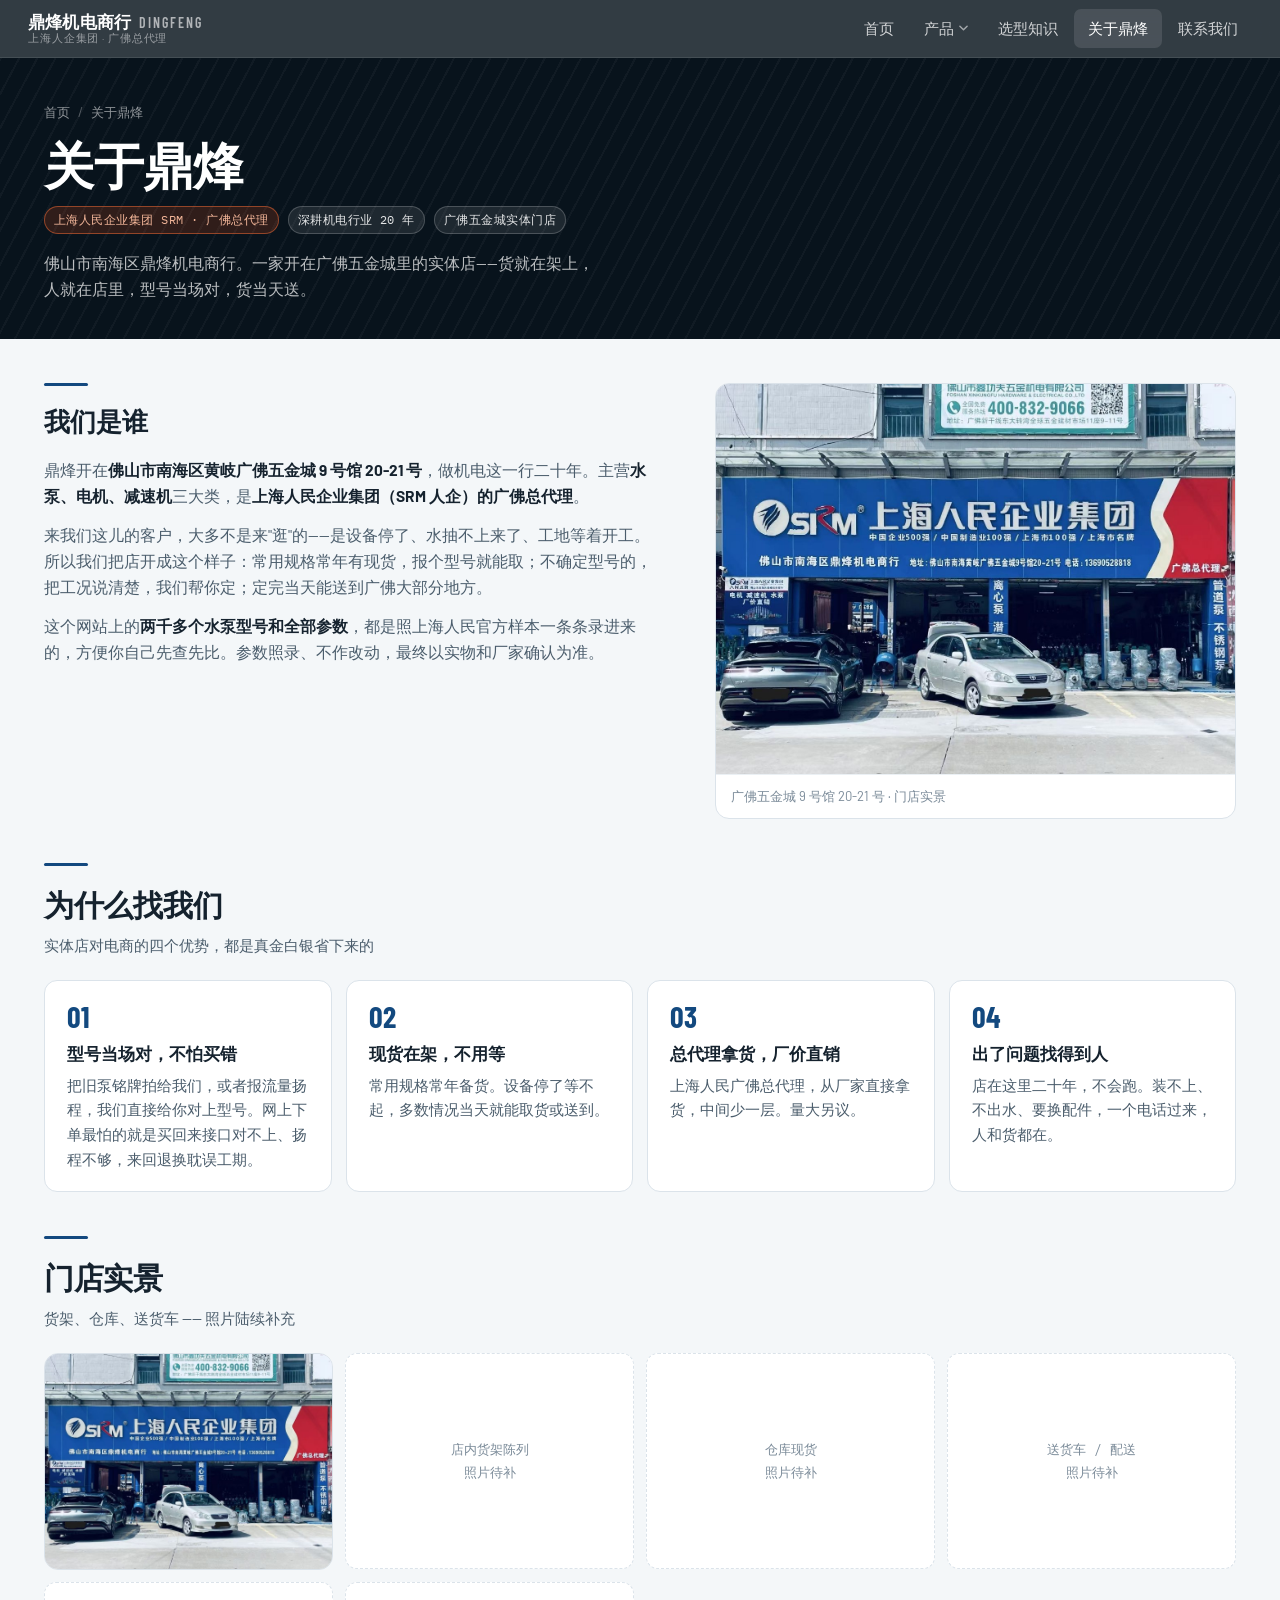
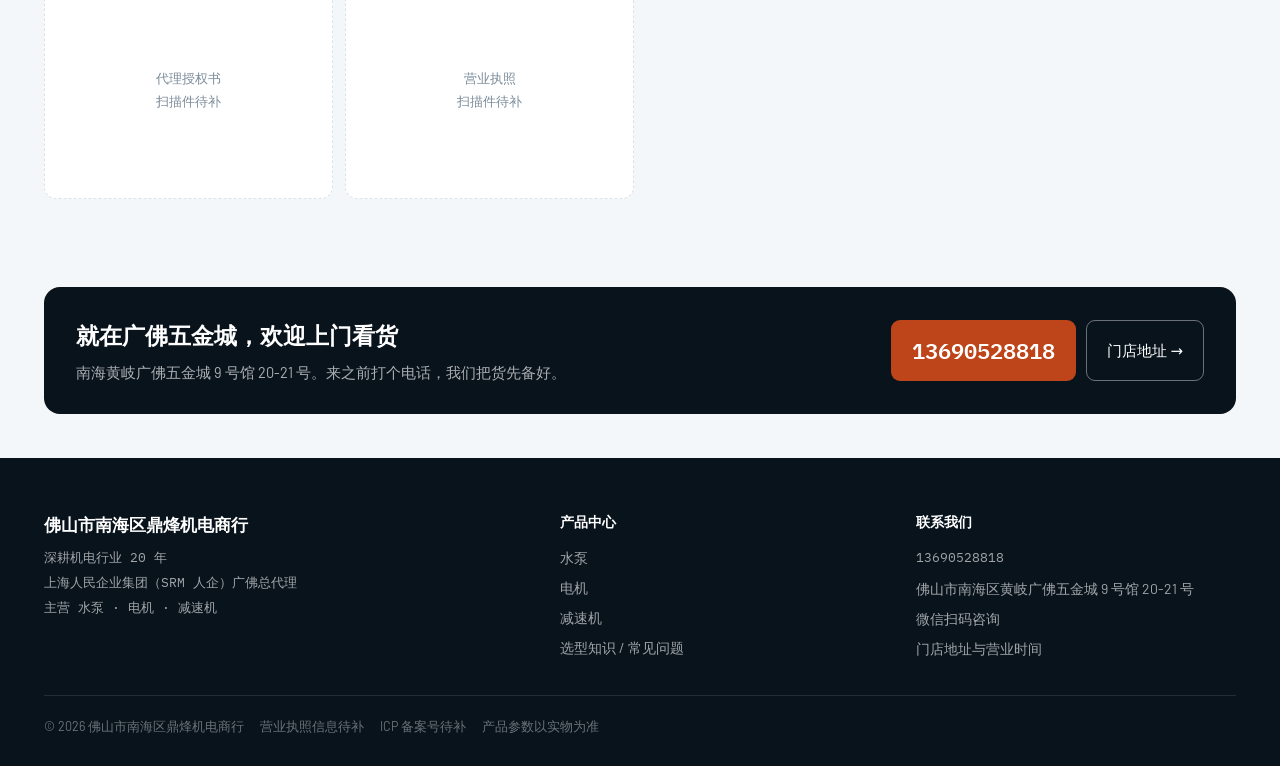
==== about.html @ 192541ba "鼎烽机电商行官网 · 首版 纯静态站点，无构建步骤、无框架、无后端。  页面 - 首页：4 屏整页翻页（门头 / 斜切三分类 / 主推系列 / 联系方式），   斜切分类支持悬停挤压，手机端转为横向斜" ====
<!doctype html>
<html lang="zh-CN">
<head>
<meta charset="utf-8">
<meta name="viewport" content="width=device-width,initial-scale=1">
<title>关于鼎烽 · 佛山南海机电商行 20 年 · 上海人民广佛总代理</title>
<meta name="description" content="佛山市南海区鼎烽机电商行，位于黄岐广佛五金城9号馆20-21号，深耕机电行业20年，上海人民企业集团（SRM人企）广佛总代理，主营水泵、电机、减速机，厂价直销、送货上门。">
<link rel="preconnect" href="https://fonts.googleapis.com">
<link rel="preconnect" href="https://fonts.gstatic.com" crossorigin>
<link rel="stylesheet" href="https://fonts.googleapis.com/css2?family=Barlow+Condensed:wght@600;700&family=Barlow:wght@400;500;600;700&family=IBM+Plex+Mono:wght@400;500;600&display=swap">
<link rel="stylesheet" href="assets/css/site.css">
<link rel="stylesheet" href="assets/css/product.css">
<style>
.storyimg{border-radius:14px;overflow:hidden;border:1px solid var(--line);background:var(--card)}
.storyimg img{width:100%;height:auto;display:block}
.storyimg figcaption{padding:11px 15px;font-size:13px;color:var(--ink-3);border-top:1px solid var(--line-2)}
.two{display:grid;grid-template-columns:1.1fr .9fr;gap:34px;align-items:start}
.adv{display:grid;grid-template-columns:repeat(auto-fit,minmax(250px,1fr));gap:14px}
.advc{background:var(--card);border:1px solid var(--line);border-radius:13px;padding:20px 22px}
.advc .no{font-family:var(--cond);font-size:30px;font-weight:700;color:var(--blue-ink);line-height:1}
.advc h3{font-size:17px;font-weight:600;margin:8px 0 6px}
.advc p{margin:0;font-size:14.5px;color:var(--ink-2);line-height:1.7}
.gallery{display:grid;grid-template-columns:repeat(auto-fill,minmax(230px,1fr));gap:12px}
.ph-slot{aspect-ratio:4/3;border:1px dashed var(--line);border-radius:12px;background:var(--card);
  display:grid;place-items:center;text-align:center;padding:18px;color:var(--ink-3);font-size:13px;
  line-height:1.8;font-family:var(--mono)}
@media (max-width:860px){.two{grid-template-columns:1fr;gap:22px}}
</style>
</head>
<body class="page">
<header class="phead">
  <div class="wrap">
    <div class="crumb"><a href="index.html">首页</a><i>/</i>关于鼎烽</div>
    <h1>关于鼎烽</h1>
    <div class="ptag">
      <span class="chip rust">上海人民企业集团 SRM · 广佛总代理</span>
      <span class="chip">深耕机电行业 20 年</span>
      <span class="chip">广佛五金城实体门店</span>
    </div>
    <p class="plede">佛山市南海区鼎烽机电商行。一家开在广佛五金城里的实体店——货就在架上，人就在店里，型号当场对，货当天送。</p>
  </div>
</header>

<div class="wrap">
  <section class="sect">
    <div class="two">
      <div>
        <div class="rule"></div>
        <h2 style="font-size:26px;font-weight:600;margin-bottom:14px">我们是谁</h2>
        <div class="prose">
          <p>鼎烽开在<strong>佛山市南海区黄岐广佛五金城 9 号馆 20-21 号</strong>，做机电这一行二十年。主营<strong>水泵、电机、减速机</strong>三大类，是<strong>上海人民企业集团（SRM 人企）的广佛总代理</strong>。</p>
          <p>来我们这儿的客户，大多不是来"逛"的——是设备停了、水抽不上来了、工地等着开工。所以我们把店开成这个样子：常用规格常年有现货，报个型号就能取；不确定型号的，把工况说清楚，我们帮你定；定完当天能送到广佛大部分地方。</p>
          <p>这个网站上的<strong>两千多个水泵型号和全部参数</strong>，都是照上海人民官方样本一条条录进来的，方便你自己先查先比。参数照录、不作改动，最终以实物和厂家确认为准。</p>
        </div>
      </div>
      <figure class="storyimg" style="margin:0">
        <img src="assets/store/front.jpg" alt="佛山市南海区鼎烽机电商行门店外观">
        <figcaption>广佛五金城 9 号馆 20-21 号 · 门店实景</figcaption>
      </figure>
    </div>
  </section>

  <section class="sect" style="padding-top:0">
    <div class="sec-h"><div><div class="rule"></div><h2>为什么找我们</h2>
      <div class="sub">实体店对电商的四个优势，都是真金白银省下来的</div></div></div>
    <div class="adv">
      <div class="advc"><div class="no">01</div><h3>型号当场对，不怕买错</h3>
        <p>把旧泵铭牌拍给我们，或者报流量扬程，我们直接给你对上型号。网上下单最怕的就是买回来接口对不上、扬程不够，来回退换耽误工期。</p></div>
      <div class="advc"><div class="no">02</div><h3>现货在架，不用等</h3>
        <p>常用规格常年备货。设备停了等不起，多数情况当天就能取货或送到。</p></div>
      <div class="advc"><div class="no">03</div><h3>总代理拿货，厂价直销</h3>
        <p>上海人民广佛总代理，从厂家直接拿货，中间少一层。量大另议。</p></div>
      <div class="advc"><div class="no">04</div><h3>出了问题找得到人</h3>
        <p>店在这里二十年，不会跑。装不上、不出水、要换配件，一个电话过来，人和货都在。</p></div>
    </div>
  </section>

  <section class="sect" style="padding-top:0">
    <div class="sec-h"><div><div class="rule"></div><h2>门店实景</h2>
      <div class="sub">货架、仓库、送货车 —— 照片陆续补充</div></div></div>
    <div class="gallery">
      <figure class="storyimg" style="margin:0"><img src="assets/store/front.jpg" alt="鼎烽机电商行门头"></figure>
      <div class="ph-slot">店内货架陈列<br>照片待补</div>
      <div class="ph-slot">仓库现货<br>照片待补</div>
      <div class="ph-slot">送货车 / 配送<br>照片待补</div>
      <div class="ph-slot">代理授权书<br>扫描件待补</div>
      <div class="ph-slot">营业执照<br>扫描件待补</div>
    </div>
  </section>

  <div class="cta">
    <div class="t"><h3>就在广佛五金城，欢迎上门看货</h3>
      <p>南海黄岐广佛五金城 9 号馆 20-21 号。来之前打个电话，我们把货先备好。</p></div>
    <div class="acts">
      <a class="tel btn btn-p" href="tel:13690528818">13690528818</a>
      <a class="btn btn-s" href="contact.html">门店地址 →</a>
    </div>
  </div>
</div>
<script src="assets/js/site.js"></script>
<script>DF.init('关于鼎烽'); DF.foot();</script>
</body>
</html>
---- assets/css/site.css ----
/* 鼎烽机电商行 · 共用设计系统 ------------------------------------------ */
:root{
  /* 工业金属 + 门头深蓝 */
  --void:#08131C; --steel:#0F2637; --steel-2:#1A3B55; --steel-3:#27526F;
  --blue:#3A81C4;            /* 深底上的钢蓝 */
  --blue-ink:#13497F;        /* 浅底上的钢蓝 */
  --blue-wash:#E9F0F8;
  --rust:#BE4419;            /* 警示橙 · CTA / 总代理章 */
  --rust-ink:#A83A12;
  --paper:#F4F7F9; --card:#FFFFFF;
  --line:#DBE3EA; --line-2:#EBF0F4;
  --ink:#15222E; --ink-2:#4B5D6C; --ink-3:#7B8B99;
  --ok:#1D6B4B;
  --shadow-1:0 1px 2px rgba(12,32,48,.07),0 3px 10px rgba(12,32,48,.05);
  --shadow-2:0 2px 6px rgba(12,32,48,.09),0 14px 40px rgba(12,32,48,.11);
  --sans:"Barlow","PingFang SC","Hiragino Sans GB","Microsoft YaHei",system-ui,sans-serif;
  --cond:"Barlow Condensed","PingFang SC","Hiragino Sans GB","Microsoft YaHei",sans-serif;
  --mono:"IBM Plex Mono","PingFang SC","Microsoft YaHei",ui-monospace,monospace;
  --nav-h:58px;
}
*{box-sizing:border-box}
html{-webkit-text-size-adjust:100%}
body{margin:0;background:var(--paper);color:var(--ink);font-family:var(--sans);
  font-size:16px;line-height:1.65;overflow-x:hidden}
img{max-width:100%;display:block}
a{color:inherit}
:focus-visible{outline:2px solid var(--blue);outline-offset:2px;border-radius:3px}
@media (prefers-reduced-motion:reduce){*{animation:none!important;transition:none!important}}

.wrap{max-width:1240px;margin:0 auto;padding:0 24px}
.mono{font-family:var(--mono);font-variant-numeric:tabular-nums}
.cond{font-family:var(--cond)}
.eyebrow{font-family:var(--mono);font-size:11.5px;letter-spacing:.16em;text-transform:uppercase;
  color:var(--ink-3);margin:0 0 12px}
h1,h2,h3{text-wrap:balance;margin:0}

/* 顶栏 ---------------------------------------------------------------- */
.nav{position:fixed;inset:0 0 auto;height:var(--nav-h);z-index:100;display:flex;align-items:center;
  gap:20px;padding:0 28px;background:rgba(8,19,28,.82);backdrop-filter:blur(14px);
  border-bottom:1px solid rgba(255,255,255,.09);color:#fff}
.nav.solid{background:var(--void)}

.brand{display:flex;flex-direction:column;justify-content:center;gap:1px;
  text-decoration:none;color:#fff;flex-shrink:0;line-height:1.15}
.brand .bname{font-weight:600;font-size:17px;letter-spacing:.01em;white-space:nowrap}
.brand .bname i{font-style:normal;font-family:var(--cond);font-weight:600;font-size:.82em;
  letter-spacing:.14em;color:rgba(255,255,255,.62);margin-left:8px}
.brand .bsub{font-size:11px;color:rgba(255,255,255,.5);letter-spacing:.08em;white-space:nowrap}

.nlinks{display:flex;gap:2px;margin-left:auto;align-items:center}
.nlinks>a,.ndtrig{display:flex;align-items:center;gap:5px;text-decoration:none;
  color:rgba(255,255,255,.78);font:inherit;font-size:14.5px;padding:8px 14px;border:0;
  background:none;border-radius:7px;white-space:nowrap;cursor:pointer;
  transition:background .15s,color .15s}
.nlinks>a:hover,.ndtrig:hover,
.nlinks>a[aria-current],.ndtrig[aria-current]{color:#fff;background:rgba(255,255,255,.11)}
.ndtrig svg{width:9px;height:6px;opacity:.7;transition:transform .18s}

/* 产品下拉 */
.ndrop{position:relative}
.nmenu{position:absolute;top:calc(100% + 9px);left:50%;transform:translate(-50%,-6px);
  min-width:148px;padding:6px;background:#0E202E;border:1px solid rgba(255,255,255,.13);
  border-radius:10px;box-shadow:0 18px 40px rgba(0,0,0,.45);
  display:grid;gap:2px;opacity:0;visibility:hidden;transition:opacity .16s,transform .16s,visibility .16s}
.nmenu::before{content:"";position:absolute;bottom:100%;left:0;right:0;height:11px}
.nmenu a{text-decoration:none;color:rgba(255,255,255,.78);font-size:14.5px;padding:8px 13px;
  border-radius:7px;white-space:nowrap;transition:background .15s,color .15s}
.nmenu a:hover,.nmenu a[aria-current]{color:#fff;background:rgba(255,255,255,.12)}
.ndrop:hover .nmenu,.ndrop.open .nmenu{opacity:1;visibility:visible;transform:translate(-50%,0)}
.ndrop:hover .ndtrig svg,.ndrop.open .ndtrig svg{transform:rotate(180deg)}
.ndrop:hover .ndtrig,.ndrop.open .ndtrig{color:#fff;background:rgba(255,255,255,.11)}

.nburger{display:none;margin-left:auto;background:none;border:1px solid rgba(255,255,255,.25);
  color:#fff;border-radius:7px;width:38px;height:34px;cursor:pointer;font-size:16px;line-height:1}
@media (max-width:980px){
  .nav{padding:0 18px}
  .nlinks{position:fixed;top:var(--nav-h);left:0;right:0;flex-direction:column;gap:0;
    align-items:stretch;background:var(--void);border-bottom:1px solid rgba(255,255,255,.1);
    padding:8px;display:none;max-height:calc(100svh - var(--nav-h));overflow:auto}
  .nlinks.open{display:flex}
  .nlinks>a,.ndtrig{padding:12px 14px;border-radius:8px}
  .ndtrig{width:100%;justify-content:space-between}
  .nmenu{position:static;transform:none;opacity:1;visibility:visible;min-width:0;
    padding:0 0 4px 14px;background:none;border:0;box-shadow:none;
    border-left:1px solid rgba(255,255,255,.14);margin:0 0 4px 14px}
  .ndrop:hover .nmenu{transform:none}
  .ndtrig svg{display:none}
  .nburger{display:block}
  .brand .bsub{display:none}
  .brand .bname i{display:none}
}

/* 通用零件 ------------------------------------------------------------ */
.chip{display:inline-flex;align-items:center;gap:6px;font-size:12px;font-family:var(--mono);
  letter-spacing:.04em;padding:3px 9px;border-radius:999px;border:1px solid var(--line);
  color:var(--ink-2);background:var(--card);white-space:nowrap}
.chip.rust{border-color:var(--rust);color:var(--rust-ink);background:#FBEDE7}
.chip.blue{border-color:#B9CFE6;color:var(--blue-ink);background:var(--blue-wash)}
.chip.soon{border-color:#D9C48F;color:#8A6A18;background:#FBF4E0}

.btn{display:inline-flex;align-items:center;gap:8px;font:inherit;font-size:15px;font-weight:500;
  text-decoration:none;border:1px solid transparent;border-radius:9px;padding:11px 20px;cursor:pointer;
  transition:transform .12s,background .15s,border-color .15s}
.btn:active{transform:translateY(1px)}
.btn-p{background:var(--rust);color:#fff}
.btn-p:hover{background:#D24E1E}
.btn-s{background:transparent;color:#fff;border-color:rgba(255,255,255,.4)}
.btn-s:hover{border-color:#fff;background:rgba(255,255,255,.1)}
.btn-g{background:var(--card);color:var(--ink);border-color:var(--line)}
.btn-g:hover{border-color:var(--blue-ink);color:var(--blue-ink)}

/* 型号一键复制 -------------------------------------------------------- */
.copy{display:inline-flex;align-items:center;gap:6px;font-family:var(--mono);font-size:13px;
  background:var(--blue-wash);color:var(--blue-ink);border:1px solid #C4D8EC;border-radius:6px;
  padding:3px 9px;cursor:pointer;transition:background .15s}
.copy:hover{background:#DAE7F5}
.copy.done{background:#DFF1E7;border-color:#A9D8C0;color:var(--ok)}
.copy svg{width:12px;height:12px;flex-shrink:0}

/* 微信弹层 ------------------------------------------------------------ */
.modal{position:fixed;inset:0;z-index:200;display:none;place-items:center;padding:24px;
  background:rgba(8,19,28,.72);backdrop-filter:blur(6px)}
.modal.open{display:grid}
.modal-c{background:var(--card);border-radius:16px;padding:28px;max-width:380px;width:100%;
  text-align:center;box-shadow:var(--shadow-2);position:relative}
.modal-c h3{font-size:20px;margin:0 0 6px}
.modal-c p{margin:0 0 18px;color:var(--ink-2);font-size:14px}
.qr{width:210px;height:210px;margin:0 auto 16px;border-radius:12px;border:1px dashed var(--line);
  display:grid;place-items:center;background:var(--paper);color:var(--ink-3);font-size:13px;
  text-align:center;padding:16px;line-height:1.7}
.qr img{border-radius:10px}
.modal-x{position:absolute;top:12px;right:12px;width:32px;height:32px;border:none;border-radius:8px;
  background:var(--paper);color:var(--ink-2);cursor:pointer;font-size:17px;line-height:1}
.modal-x:hover{background:var(--line-2)}
.modal .tel{font-family:var(--mono);font-size:20px;font-weight:600;color:var(--rust-ink);
  text-decoration:none;display:block;margin-bottom:4px}

/* 页脚 ---------------------------------------------------------------- */
.foot{background:var(--void);color:rgba(255,255,255,.62);padding:52px 0 30px;font-size:14px}
.foot a{color:rgba(255,255,255,.62);text-decoration:none}
.foot a:hover{color:#fff}
.foot-g{display:grid;grid-template-columns:1.5fr 1fr 1fr;gap:36px}
.foot h4{color:#fff;font-size:14px;margin:0 0 12px;font-weight:600}
.foot ul{list-style:none;margin:0;padding:0;display:grid;gap:7px}
.foot .fbrand{color:#fff;font-size:17px;font-weight:600;margin-bottom:8px}
.foot .fline{font-family:var(--mono);font-size:13px;line-height:1.9}
.foot-b{margin-top:34px;padding-top:20px;border-top:1px solid rgba(255,255,255,.11);
  font-size:12.5px;color:rgba(255,255,255,.4);display:flex;gap:16px;flex-wrap:wrap}
@media (max-width:760px){.foot-g{grid-template-columns:1fr;gap:26px}}

/* 页内小节标题 -------------------------------------------------------- */
.sec-h{display:flex;align-items:flex-end;justify-content:space-between;gap:20px;flex-wrap:wrap;
  margin-bottom:22px}
.sec-h h2{font-size:clamp(22px,3vw,30px);font-weight:600;letter-spacing:-.01em}
.sec-h .sub{color:var(--ink-2);font-size:14.5px;margin-top:4px}
.rule{height:3px;background:var(--blue-ink);width:44px;border-radius:2px;margin-bottom:14px}
---- assets/css/product.css ----
/* 产品页共用 ---------------------------------------------------------- */
body.page{padding-top:var(--nav-h)}

/* 页头 */
.phead{background:var(--void);color:#fff;padding:44px 0 38px;position:relative;overflow:hidden}
.phead::after{content:"";position:absolute;inset:0;pointer-events:none;
  background:repeating-linear-gradient(118deg,rgba(255,255,255,.035) 0 2px,transparent 2px 16px)}
.phead .wrap{position:relative;z-index:2}
.crumb{font-size:13px;color:rgba(255,255,255,.55);margin-bottom:14px}
.crumb a{text-decoration:none}
.crumb a:hover{color:#fff}
.crumb i{font-style:normal;padding:0 8px;color:rgba(255,255,255,.3)}
.phead h1{font-size:clamp(28px,5vw,50px);font-weight:700;letter-spacing:-.01em;line-height:1.1}
.phead .ptag{display:flex;gap:9px;flex-wrap:wrap;margin-top:14px}
.phead .ptag .chip{background:rgba(255,255,255,.09);border-color:rgba(255,255,255,.2);
  color:rgba(255,255,255,.88)}
.phead .ptag .chip.rust{background:rgba(190,68,25,.22);border-color:rgba(214,96,50,.6);color:#F4B79A}
.phead .plede{margin:16px 0 0;color:rgba(255,255,255,.72);max-width:62ch;font-size:15.5px}
.phead .pstats{display:flex;gap:30px;flex-wrap:wrap;margin-top:26px;padding-top:20px;
  border-top:1px solid rgba(255,255,255,.14)}
.phead .pstat b{display:block;font-family:var(--cond);font-size:32px;font-weight:700;line-height:1}
.phead .pstat span{font-size:12px;color:rgba(255,255,255,.55);letter-spacing:.05em}

/* 选型 / 检索面板 */
.finder{background:var(--card);border:1px solid var(--line);border-radius:14px;
  box-shadow:var(--shadow-1);padding:20px 22px;margin:-26px auto 0;position:relative;z-index:5}
.finder h2{font-size:16px;font-weight:600;margin:0 0 3px}
.finder .fhint{font-size:13px;color:var(--ink-2);margin:0 0 16px}
.frow{display:grid;grid-template-columns:repeat(auto-fit,minmax(148px,1fr));gap:12px;align-items:end}
.fld label{display:block;font-size:12px;color:var(--ink-3);margin-bottom:5px;letter-spacing:.04em}
.fld .ipwrap{display:flex;align-items:center;border:1px solid var(--line);border-radius:9px;
  background:var(--paper);transition:border-color .15s}
.fld .ipwrap:focus-within{border-color:var(--blue-ink);background:var(--card)}
.fld input,.fld select{font:inherit;font-family:var(--mono);font-size:14.5px;border:none;
  background:none;padding:10px 12px;width:100%;color:var(--ink);outline:none;min-width:0}
.fld .u{font-family:var(--mono);font-size:12px;color:var(--ink-3);padding-right:12px;white-space:nowrap}
.fld select{font-family:var(--sans);cursor:pointer;padding-right:8px}
.facts-row{display:flex;gap:10px;flex-wrap:wrap;align-items:center;margin-top:14px}
.fbtns{display:flex;gap:9px;flex-wrap:wrap;margin-left:auto}
.fnote{font-size:12.5px;color:var(--ink-3);margin-top:12px;line-height:1.6}
.fnote b{color:var(--rust-ink)}
@media (max-width:600px){.finder{padding:16px}.fbtns{margin-left:0;width:100%}
  .fbtns .btn{flex:1;justify-content:center}}

/* 系列卡片栅格 */
.sgrid{display:grid;grid-template-columns:repeat(auto-fill,minmax(266px,1fr));gap:18px}
.scard{background:var(--card);border:1px solid var(--line);border-radius:13px;overflow:hidden;
  text-decoration:none;color:inherit;display:flex;flex-direction:column;
  transition:border-color .18s,transform .18s,box-shadow .18s}
.scard:hover{border-color:var(--blue-ink);transform:translateY(-3px);box-shadow:var(--shadow-2)}
.scard .pic{height:180px;background:linear-gradient(160deg,#EEF3F7,#DCE5EC);position:relative;
  overflow:hidden;display:grid;place-items:center}
.scard .pic img{position:absolute;inset:16px;width:calc(100% - 32px);height:calc(100% - 32px);
  object-fit:contain;filter:drop-shadow(0 10px 18px rgba(20,45,70,.22));transition:transform .25s}
.scard:hover .pic img{transform:scale(1.05)}
.scard .pic .none{font-size:12px;color:var(--ink-3);font-family:var(--mono);text-align:center;
  padding:0 20px;line-height:1.7}
.scard .n{position:absolute;top:11px;right:11px;background:var(--void);color:#fff;
  font-family:var(--mono);font-size:11.5px;border-radius:5px;padding:2px 8px}
.scard .bd{padding:15px 17px 17px;display:flex;flex-direction:column;gap:8px;flex:1}
.scard h3{font-size:17.5px;font-weight:600;line-height:1.35}
.scard .codes{font-family:var(--mono);font-size:11.5px;color:var(--ink-3);line-height:1.6}
.scard dl{margin:auto 0 0;display:grid;grid-template-columns:auto 1fr;gap:3px 12px;font-size:13px;
  padding-top:10px;border-top:1px solid var(--line-2)}
.scard dt{color:var(--ink-3)}
.scard dd{margin:0;font-family:var(--mono);font-variant-numeric:tabular-nums}

/* 结果表 */
.res{margin-top:26px}
.res-h{display:flex;align-items:baseline;gap:12px;flex-wrap:wrap;margin-bottom:14px}
.res-h h2{font-size:20px;font-weight:600}
.res-h .cnt{font-family:var(--mono);font-size:13.5px;color:var(--ink-2)}
.res-h .clr{margin-left:auto}
.tblbox{background:var(--card);border:1px solid var(--line);border-radius:12px;overflow:hidden}
.tblscroll{overflow-x:auto;-webkit-overflow-scrolling:touch}
table.mt{border-collapse:collapse;width:100%;min-width:max-content;font-size:13.5px}
table.mt th{background:var(--paper);color:var(--ink-2);font-size:11.5px;font-weight:600;text-align:left;
  padding:10px 14px;border-bottom:1px solid var(--line);white-space:nowrap;letter-spacing:.04em}
table.mt td{padding:9px 14px;border-bottom:1px solid var(--line-2);white-space:nowrap}
table.mt tbody tr:hover td{background:var(--blue-wash)}
table.mt tbody tr:last-child td{border-bottom:none}
table.mt td.n{font-family:var(--mono);font-variant-numeric:tabular-nums;text-align:right}
table.mt td.m{font-family:var(--mono);font-size:13px;font-weight:500}
table.mt td.s{color:var(--ink-2);font-size:12.5px}
table.mt td.empty{color:var(--ink-3);text-align:center}
.askbtn{font:inherit;font-size:12.5px;background:var(--rust);color:#fff;border:none;border-radius:6px;
  padding:4px 11px;cursor:pointer;white-space:nowrap}
.askbtn:hover{background:#D24E1E}
.more{display:flex;justify-content:center;padding:16px;border-top:1px solid var(--line-2)}
.nores{padding:44px 24px;text-align:center;color:var(--ink-2)}
.nores b{display:block;color:var(--ink);font-size:17px;margin-bottom:6px}

/* 子系列（二级分类）*/
.subs{display:grid;gap:12px;margin-top:22px}
.subitem{background:var(--card);border:1px solid var(--line);border-radius:12px;overflow:hidden}
.subitem-h{display:flex;align-items:center;gap:12px;padding:14px 18px;cursor:pointer;
  background:var(--card);border:none;width:100%;text-align:left;font:inherit}
.subitem-h:hover{background:var(--paper)}
.subitem-h .st{font-size:15px;font-weight:600;line-height:1.45;flex:1;min-width:0}
.subitem-h .sn{font-family:var(--mono);font-size:12px;color:var(--ink-3);white-space:nowrap}
.subitem-h .ar{width:22px;height:22px;flex-shrink:0;color:var(--ink-3);transition:transform .2s}
.subitem[open] .subitem-h .ar{transform:rotate(180deg)}
.subitem-b{border-top:1px solid var(--line-2)}
.srem{padding:12px 18px;font-size:12.5px;color:var(--ink-2);background:var(--paper);
  border-top:1px solid var(--line-2);line-height:1.75}
.snote{padding:12px 18px;font-size:12.5px;color:var(--ink-2);background:#FBEDE7;
  border-top:1px solid #F0D2C4;border-left:3px solid var(--rust);line-height:1.7}
.snote b{color:var(--rust-ink)}

/* 通用区块 */
.sect{padding:44px 0}
.sect.tint{background:var(--card);border-top:1px solid var(--line);border-bottom:1px solid var(--line)}
.prose{max-width:68ch;color:var(--ink-2);font-size:15.5px}
.prose p{margin:0 0 14px}
.prose h3{font-size:18px;color:var(--ink);margin:26px 0 8px;font-weight:600}
.prose ul{margin:0 0 14px;padding-left:20px}
.prose li{margin:5px 0}
.prose strong{color:var(--ink)}

/* 品牌墙（电机 / 减速机）*/
.brands{display:grid;grid-template-columns:repeat(auto-fill,minmax(190px,1fr));gap:12px}
.brand-c{background:var(--card);border:1px solid var(--line);border-radius:11px;padding:16px 18px}
.brand-c b{display:block;font-size:15.5px;margin-bottom:3px}
.brand-c span{font-size:12.5px;color:var(--ink-3)}
.soonbox{background:linear-gradient(160deg,#FBF6E8,#F7F1E2);border:1px solid #E4D6AE;
  border-radius:14px;padding:24px 26px;display:flex;gap:20px;align-items:center;flex-wrap:wrap}
.soonbox .t{flex:1;min-width:240px}
.soonbox h3{font-size:19px;margin:0 0 6px;color:#6E5510}
.soonbox p{margin:0;color:#7C6320;font-size:14.5px}

/* 询价条 */
.cta{background:var(--void);color:#fff;border-radius:16px;padding:30px 32px;
  display:flex;gap:26px;align-items:center;flex-wrap:wrap;margin:44px 0}
.cta .t{flex:1;min-width:260px}
.cta h3{font-size:23px;font-weight:600;margin:0 0 6px}
.cta p{margin:0;color:rgba(255,255,255,.66);font-size:14.5px}
.cta .acts{display:flex;gap:10px;flex-wrap:wrap}
.cta .tel{font-family:var(--mono);font-size:22px;font-weight:600;color:#fff;text-decoration:none}
@media (max-width:600px){.cta{padding:22px;margin:30px 0}.cta h3{font-size:19px}}
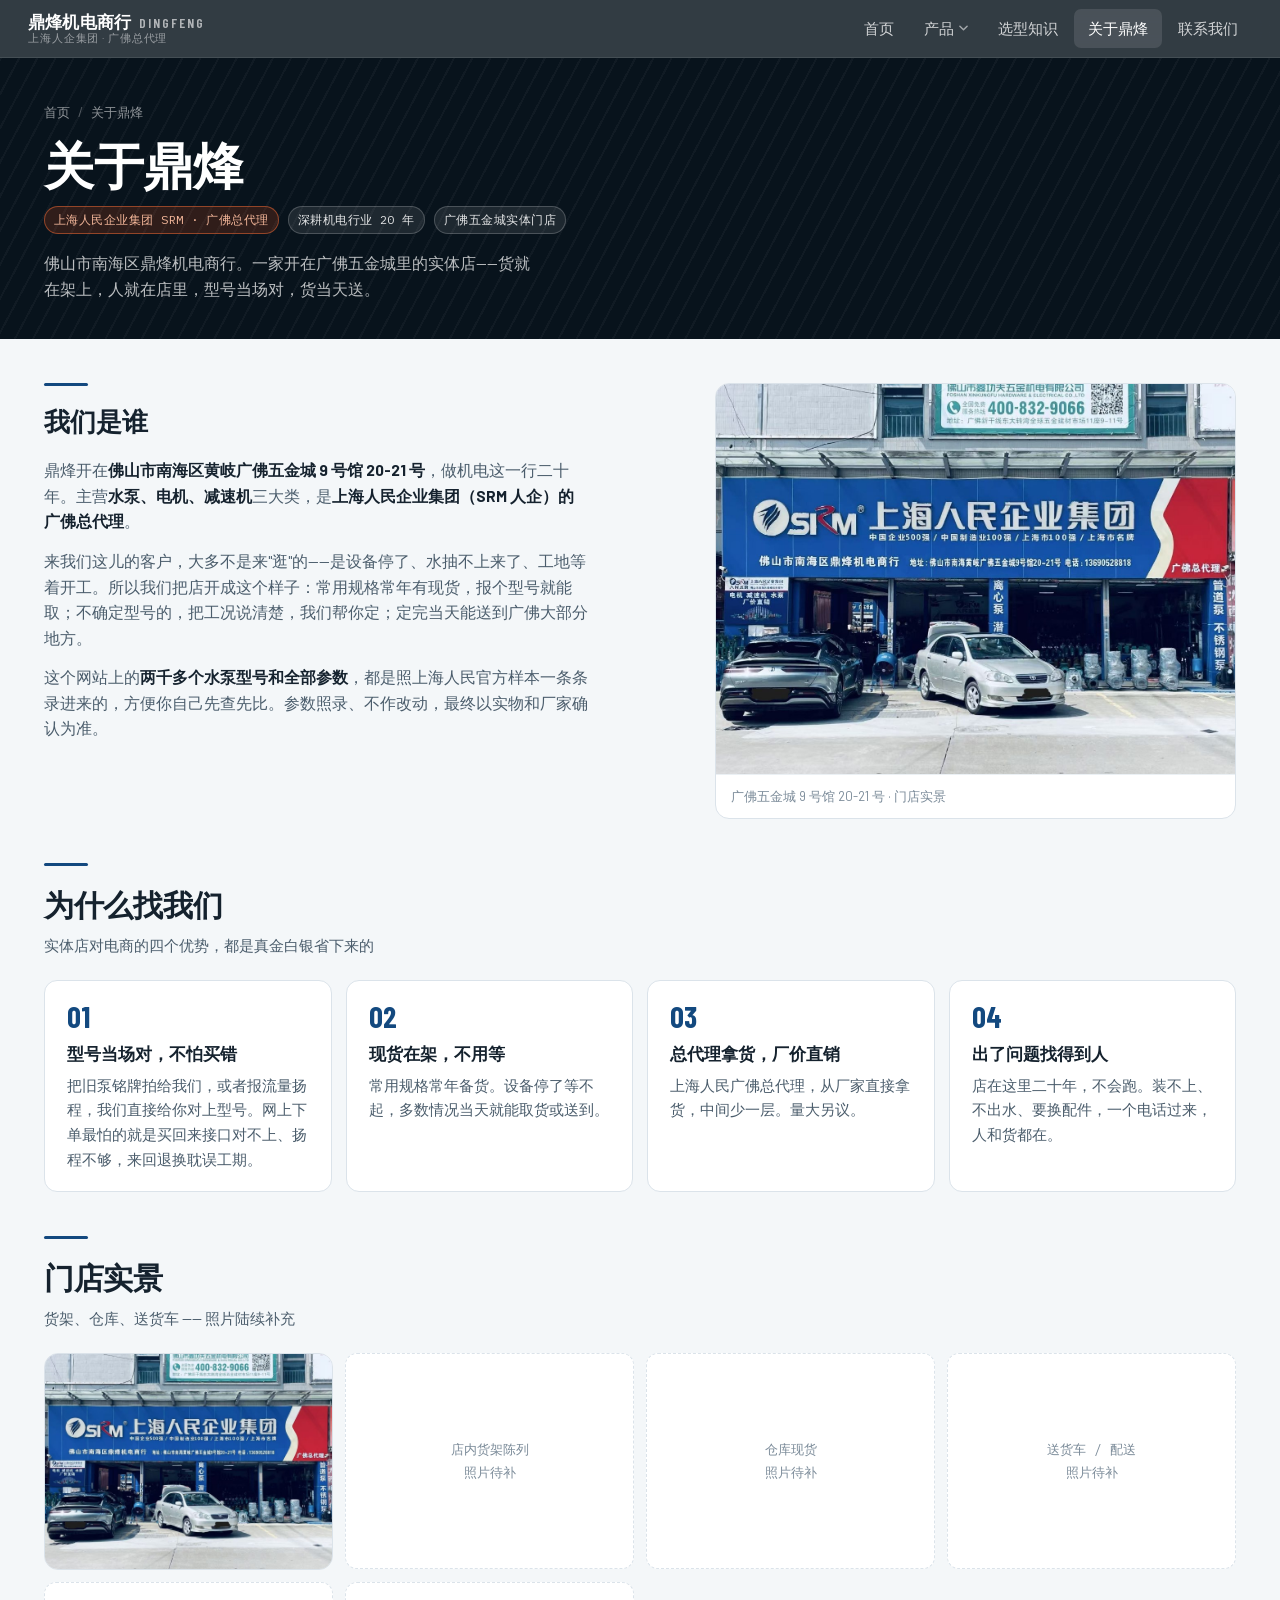
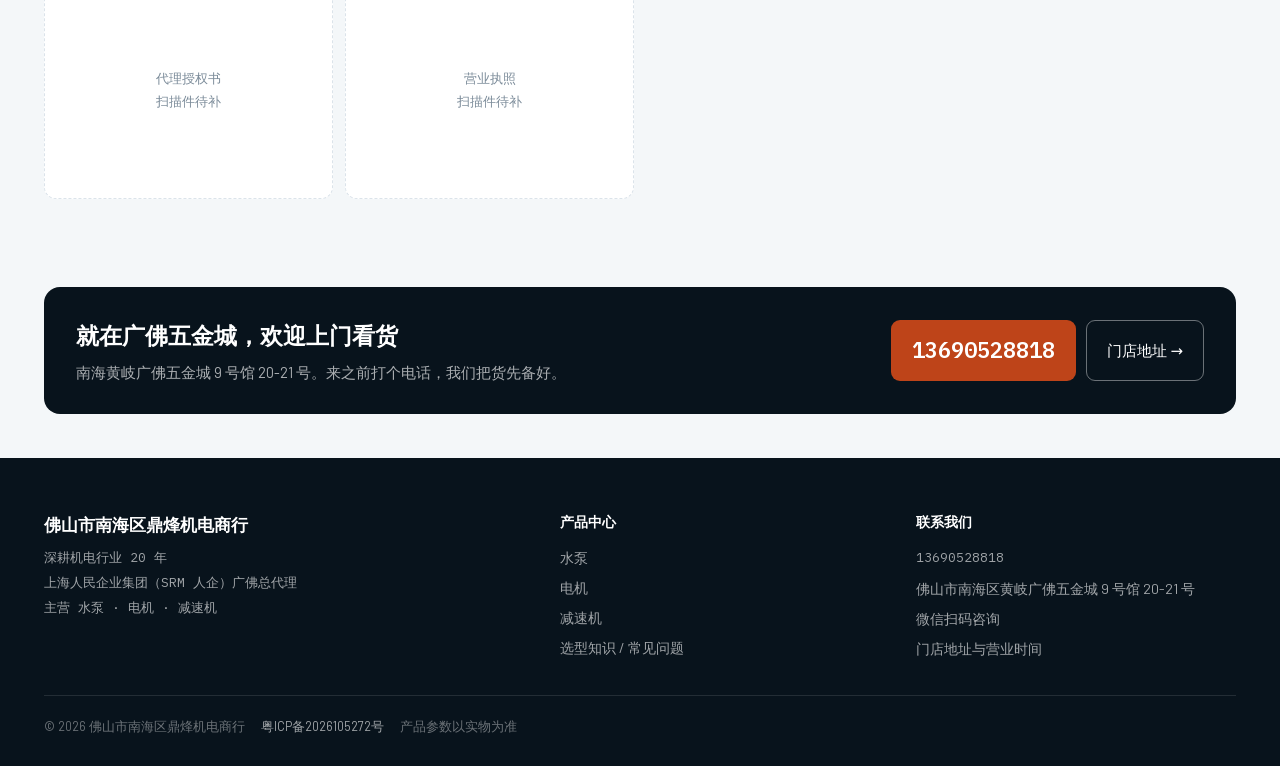
==== commit a38da6c6: "修复线上白屏：脚本外链化 + 字体本地化 + 独立 CSP 线上 CSP（script-src 'self'）拦掉了全部内联脚本，导致导航栏、页脚、 主推系列等 JS 渲染内容全部不显示；style-" ====
--- a/about.html
+++ b/about.html
@@ -5,9 +5,7 @@
 <meta name="viewport" content="width=device-width,initial-scale=1">
 <title>关于鼎烽 · 佛山南海机电商行 20 年 · 上海人民广佛总代理</title>
 <meta name="description" content="佛山市南海区鼎烽机电商行，位于黄岐广佛五金城9号馆20-21号，深耕机电行业20年，上海人民企业集团（SRM人企）广佛总代理，主营水泵、电机、减速机，厂价直销、送货上门。">
-<link rel="preconnect" href="https://fonts.googleapis.com">
-<link rel="preconnect" href="https://fonts.gstatic.com" crossorigin>
-<link rel="stylesheet" href="https://fonts.googleapis.com/css2?family=Barlow+Condensed:wght@600;700&family=Barlow:wght@400;500;600;700&family=IBM+Plex+Mono:wght@400;500;600&display=swap">
+<link rel="stylesheet" href="assets/css/fonts.css">
 <link rel="stylesheet" href="assets/css/site.css">
 <link rel="stylesheet" href="assets/css/product.css">
 <style>
@@ -98,6 +96,6 @@
   </div>
 </div>
 <script src="assets/js/site.js"></script>
-<script>DF.init('关于鼎烽'); DF.foot();</script>
+<script src="assets/js/page-about.js"></script>
 </body>
 </html>
--- a/assets/css/fonts.css
+++ b/assets/css/fonts.css
@@ -0,0 +1,147 @@
+/* 本地字体：从 Google Fonts 下载的 latin/latin-ext 子集。
+   中文走系统字体（PingFang SC / 微软雅黑），无需下载。
+   国内访问 fonts.googleapis.com 不稳定，故本地化。 */
+@font-face {
+  font-family: 'Barlow';
+  font-style: normal;
+  font-weight: 400;
+  font-display: swap;
+  src: url(../fonts/Barlow-400-latin-ext.woff2) format('woff2');
+  unicode-range: U+0100-02BA, U+02BD-02C5, U+02C7-02CC, U+02CE-02D7, U+02DD-02FF, U+0304, U+0308, U+0329, U+1D00-1DBF, U+1E00-1E9F, U+1EF2-1EFF, U+2020, U+20A0-20AB, U+20AD-20C0, U+2113, U+2C60-2C7F, U+A720-A7FF;
+}
+@font-face {
+  font-family: 'Barlow';
+  font-style: normal;
+  font-weight: 400;
+  font-display: swap;
+  src: url(../fonts/Barlow-400-latin.woff2) format('woff2');
+  unicode-range: U+0000-00FF, U+0131, U+0152-0153, U+02BB-02BC, U+02C6, U+02DA, U+02DC, U+0304, U+0308, U+0329, U+2000-206F, U+20AC, U+2122, U+2191, U+2193, U+2212, U+2215, U+FEFF, U+FFFD;
+}
+@font-face {
+  font-family: 'Barlow';
+  font-style: normal;
+  font-weight: 500;
+  font-display: swap;
+  src: url(../fonts/Barlow-500-latin-ext.woff2) format('woff2');
+  unicode-range: U+0100-02BA, U+02BD-02C5, U+02C7-02CC, U+02CE-02D7, U+02DD-02FF, U+0304, U+0308, U+0329, U+1D00-1DBF, U+1E00-1E9F, U+1EF2-1EFF, U+2020, U+20A0-20AB, U+20AD-20C0, U+2113, U+2C60-2C7F, U+A720-A7FF;
+}
+@font-face {
+  font-family: 'Barlow';
+  font-style: normal;
+  font-weight: 500;
+  font-display: swap;
+  src: url(../fonts/Barlow-500-latin.woff2) format('woff2');
+  unicode-range: U+0000-00FF, U+0131, U+0152-0153, U+02BB-02BC, U+02C6, U+02DA, U+02DC, U+0304, U+0308, U+0329, U+2000-206F, U+20AC, U+2122, U+2191, U+2193, U+2212, U+2215, U+FEFF, U+FFFD;
+}
+@font-face {
+  font-family: 'Barlow';
+  font-style: normal;
+  font-weight: 600;
+  font-display: swap;
+  src: url(../fonts/Barlow-600-latin-ext.woff2) format('woff2');
+  unicode-range: U+0100-02BA, U+02BD-02C5, U+02C7-02CC, U+02CE-02D7, U+02DD-02FF, U+0304, U+0308, U+0329, U+1D00-1DBF, U+1E00-1E9F, U+1EF2-1EFF, U+2020, U+20A0-20AB, U+20AD-20C0, U+2113, U+2C60-2C7F, U+A720-A7FF;
+}
+@font-face {
+  font-family: 'Barlow';
+  font-style: normal;
+  font-weight: 600;
+  font-display: swap;
+  src: url(../fonts/Barlow-600-latin.woff2) format('woff2');
+  unicode-range: U+0000-00FF, U+0131, U+0152-0153, U+02BB-02BC, U+02C6, U+02DA, U+02DC, U+0304, U+0308, U+0329, U+2000-206F, U+20AC, U+2122, U+2191, U+2193, U+2212, U+2215, U+FEFF, U+FFFD;
+}
+@font-face {
+  font-family: 'Barlow';
+  font-style: normal;
+  font-weight: 700;
+  font-display: swap;
+  src: url(../fonts/Barlow-700-latin-ext.woff2) format('woff2');
+  unicode-range: U+0100-02BA, U+02BD-02C5, U+02C7-02CC, U+02CE-02D7, U+02DD-02FF, U+0304, U+0308, U+0329, U+1D00-1DBF, U+1E00-1E9F, U+1EF2-1EFF, U+2020, U+20A0-20AB, U+20AD-20C0, U+2113, U+2C60-2C7F, U+A720-A7FF;
+}
+@font-face {
+  font-family: 'Barlow';
+  font-style: normal;
+  font-weight: 700;
+  font-display: swap;
+  src: url(../fonts/Barlow-700-latin.woff2) format('woff2');
+  unicode-range: U+0000-00FF, U+0131, U+0152-0153, U+02BB-02BC, U+02C6, U+02DA, U+02DC, U+0304, U+0308, U+0329, U+2000-206F, U+20AC, U+2122, U+2191, U+2193, U+2212, U+2215, U+FEFF, U+FFFD;
+}
+@font-face {
+  font-family: 'Barlow Condensed';
+  font-style: normal;
+  font-weight: 600;
+  font-display: swap;
+  src: url(../fonts/BarlowCondensed-600-latin-ext.woff2) format('woff2');
+  unicode-range: U+0100-02BA, U+02BD-02C5, U+02C7-02CC, U+02CE-02D7, U+02DD-02FF, U+0304, U+0308, U+0329, U+1D00-1DBF, U+1E00-1E9F, U+1EF2-1EFF, U+2020, U+20A0-20AB, U+20AD-20C0, U+2113, U+2C60-2C7F, U+A720-A7FF;
+}
+@font-face {
+  font-family: 'Barlow Condensed';
+  font-style: normal;
+  font-weight: 600;
+  font-display: swap;
+  src: url(../fonts/BarlowCondensed-600-latin.woff2) format('woff2');
+  unicode-range: U+0000-00FF, U+0131, U+0152-0153, U+02BB-02BC, U+02C6, U+02DA, U+02DC, U+0304, U+0308, U+0329, U+2000-206F, U+20AC, U+2122, U+2191, U+2193, U+2212, U+2215, U+FEFF, U+FFFD;
+}
+@font-face {
+  font-family: 'Barlow Condensed';
+  font-style: normal;
+  font-weight: 700;
+  font-display: swap;
+  src: url(../fonts/BarlowCondensed-700-latin-ext.woff2) format('woff2');
+  unicode-range: U+0100-02BA, U+02BD-02C5, U+02C7-02CC, U+02CE-02D7, U+02DD-02FF, U+0304, U+0308, U+0329, U+1D00-1DBF, U+1E00-1E9F, U+1EF2-1EFF, U+2020, U+20A0-20AB, U+20AD-20C0, U+2113, U+2C60-2C7F, U+A720-A7FF;
+}
+@font-face {
+  font-family: 'Barlow Condensed';
+  font-style: normal;
+  font-weight: 700;
+  font-display: swap;
+  src: url(../fonts/BarlowCondensed-700-latin.woff2) format('woff2');
+  unicode-range: U+0000-00FF, U+0131, U+0152-0153, U+02BB-02BC, U+02C6, U+02DA, U+02DC, U+0304, U+0308, U+0329, U+2000-206F, U+20AC, U+2122, U+2191, U+2193, U+2212, U+2215, U+FEFF, U+FFFD;
+}
+@font-face {
+  font-family: 'IBM Plex Mono';
+  font-style: normal;
+  font-weight: 400;
+  font-display: swap;
+  src: url(../fonts/IBMPlexMono-400-latin-ext.woff2) format('woff2');
+  unicode-range: U+0100-02BA, U+02BD-02C5, U+02C7-02CC, U+02CE-02D7, U+02DD-02FF, U+0304, U+0308, U+0329, U+1D00-1DBF, U+1E00-1E9F, U+1EF2-1EFF, U+2020, U+20A0-20AB, U+20AD-20C0, U+2113, U+2C60-2C7F, U+A720-A7FF;
+}
+@font-face {
+  font-family: 'IBM Plex Mono';
+  font-style: normal;
+  font-weight: 400;
+  font-display: swap;
+  src: url(../fonts/IBMPlexMono-400-latin.woff2) format('woff2');
+  unicode-range: U+0000-00FF, U+0131, U+0152-0153, U+02BB-02BC, U+02C6, U+02DA, U+02DC, U+0304, U+0308, U+0329, U+2000-206F, U+20AC, U+2122, U+2191, U+2193, U+2212, U+2215, U+FEFF, U+FFFD;
+}
+@font-face {
+  font-family: 'IBM Plex Mono';
+  font-style: normal;
+  font-weight: 500;
+  font-display: swap;
+  src: url(../fonts/IBMPlexMono-500-latin-ext.woff2) format('woff2');
+  unicode-range: U+0100-02BA, U+02BD-02C5, U+02C7-02CC, U+02CE-02D7, U+02DD-02FF, U+0304, U+0308, U+0329, U+1D00-1DBF, U+1E00-1E9F, U+1EF2-1EFF, U+2020, U+20A0-20AB, U+20AD-20C0, U+2113, U+2C60-2C7F, U+A720-A7FF;
+}
+@font-face {
+  font-family: 'IBM Plex Mono';
+  font-style: normal;
+  font-weight: 500;
+  font-display: swap;
+  src: url(../fonts/IBMPlexMono-500-latin.woff2) format('woff2');
+  unicode-range: U+0000-00FF, U+0131, U+0152-0153, U+02BB-02BC, U+02C6, U+02DA, U+02DC, U+0304, U+0308, U+0329, U+2000-206F, U+20AC, U+2122, U+2191, U+2193, U+2212, U+2215, U+FEFF, U+FFFD;
+}
+@font-face {
+  font-family: 'IBM Plex Mono';
+  font-style: normal;
+  font-weight: 600;
+  font-display: swap;
+  src: url(../fonts/IBMPlexMono-600-latin-ext.woff2) format('woff2');
+  unicode-range: U+0100-02BA, U+02BD-02C5, U+02C7-02CC, U+02CE-02D7, U+02DD-02FF, U+0304, U+0308, U+0329, U+1D00-1DBF, U+1E00-1E9F, U+1EF2-1EFF, U+2020, U+20A0-20AB, U+20AD-20C0, U+2113, U+2C60-2C7F, U+A720-A7FF;
+}
+@font-face {
+  font-family: 'IBM Plex Mono';
+  font-style: normal;
+  font-weight: 600;
+  font-display: swap;
+  src: url(../fonts/IBMPlexMono-600-latin.woff2) format('woff2');
+  unicode-range: U+0000-00FF, U+0131, U+0152-0153, U+02BB-02BC, U+02C6, U+02DA, U+02DC, U+0304, U+0308, U+0329, U+2000-206F, U+20AC, U+2122, U+2191, U+2193, U+2212, U+2215, U+FEFF, U+FFFD;
+}
